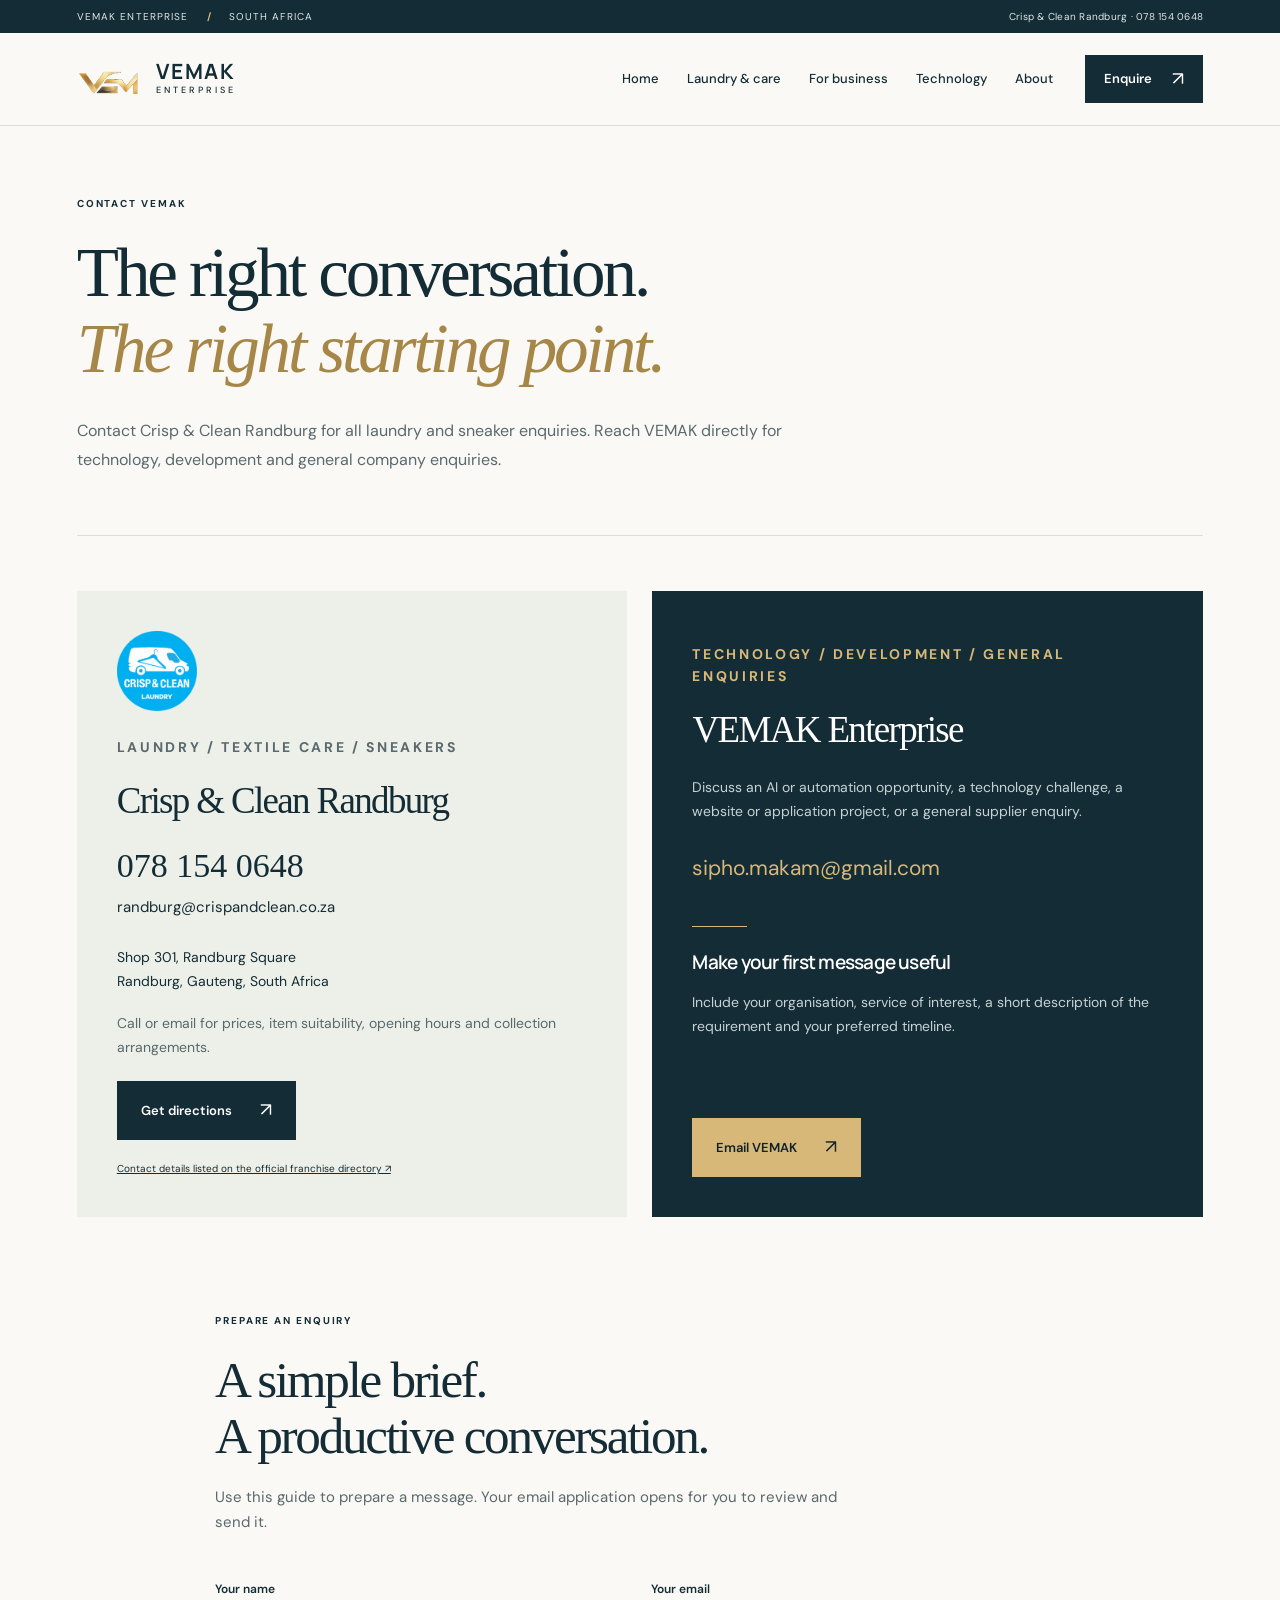
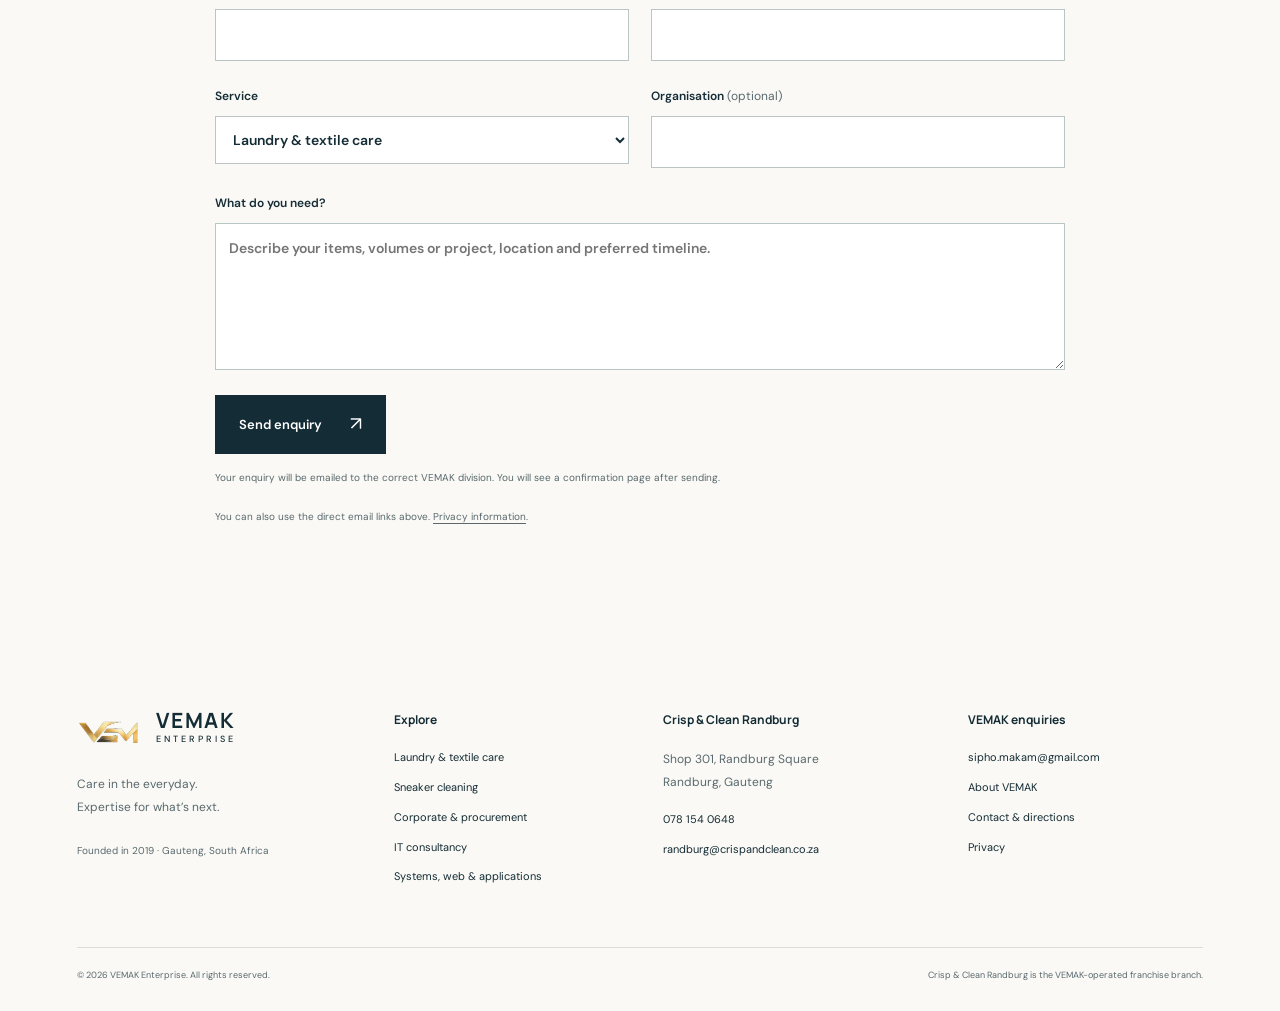
==== contact.html @ eb6e778b "Publish VEMAK Enterprise multi-division website Launch the professional VEMAK Enterprise site with s" ====
<!doctype html>
<html lang="en-ZA"><head><meta charset="utf-8"><meta name="viewport" content="width=device-width, initial-scale=1"><title>Contact & enquiries | VEMAK Enterprise</title><meta name="description" content="Crisp & Clean Randburg: 078 154 0648, randburg@crispandclean.co.za. Technology and general enquiries: sipho.makam@gmail.com."><meta name="theme-color" content="#142c35"><link rel="canonical" href="https://vemak-enterprise.github.io/contact.html"><meta property="og:title" content="Contact & enquiries | VEMAK Enterprise"><meta property="og:description" content="Crisp & Clean Randburg: 078 154 0648, randburg@crispandclean.co.za. Technology and general enquiries: sipho.makam@gmail.com."><meta property="og:type" content="website"><meta property="og:url" content="https://vemak-enterprise.github.io/contact.html"><meta property="og:image" content="https://vemak-enterprise.github.io/vemak-logo.png"><link rel="icon" href="vemak-logo.png"><link rel="stylesheet" href="site-v2.css?v=2"><script src="site.js?v=2" defer></script></head>
<body><a class="skip" href="#main">Skip to content</a><div class="topline"><div class="wrap"><span>VEMAK ENTERPRISE <b> / </b> SOUTH AFRICA</span><a href="tel:+27781540648">Crisp &amp; Clean Randburg · 078 154 0648</a></div></div>
<header class="header"><div class="wrap navigation"><a class="brand" href="index.html" aria-label="VEMAK Enterprise home"><img src="vemak-logo.png" width="68" height="38" alt=""><span>VEMAK<small>ENTERPRISE</small></span></a><button class="menu-toggle" aria-expanded="false" aria-controls="navigation">Menu <span aria-hidden="true">☰</span></button><nav id="navigation" aria-label="Main navigation"><a href="index.html" >Home</a><a href="laundry.html" >Laundry & care</a><a href="business.html" >For business</a><a href="technology.html" >Technology</a><a href="about.html" >About</a><a class="button nav-cta" href="contact.html">Enquire<span aria-hidden="true">↗</span></a></nav></div></header>
<main id="main"><section class="page-hero wrap"><p class="eyebrow">Contact VEMAK</p><h1>The right conversation.<br><em>The right starting point.</em></h1><div class="hero-bottom"><p class="lead">Contact Crisp & Clean Randburg for all laundry and sneaker enquiries. Reach VEMAK directly for technology, development and general company enquiries.</p></div></section><section class="wrap contact-grid"><article id="laundry" class="contact-card"><img src="crisp-clean-logo.png" alt="Crisp & Clean Laundry" width="80" height="80"><p class="eyebrow">Laundry / Textile care / Sneakers</p><h2>Crisp &amp; Clean Randburg</h2><a class="contact-phone" href="tel:+27781540648">078 154 0648</a><a href="mailto:randburg@crispandclean.co.za">randburg@crispandclean.co.za</a><address>Shop 301, Randburg Square<br>Randburg, Gauteng, South Africa</address><p>Call or email for prices, item suitability, opening hours and collection arrangements.</p><a class="button " href="https://www.google.com/maps/search/?api=1&query=Crisp+and+Clean+Randburg+Square">Get directions<span aria-hidden="true">↗</span></a><a class="source-link" href="https://www.crispandclean.co.za/find-a-branch/gauteng/">Contact details listed on the official franchise directory ↗</a></article><article class="contact-card technology-contact"><p class="eyebrow">Technology / Development / General enquiries</p><h2>VEMAK Enterprise</h2><p>Discuss an AI or automation opportunity, a technology challenge, a website or application project, or a general supplier enquiry.</p><a class="email-feature" href="mailto:sipho.makam@gmail.com">sipho.makam@gmail.com</a><div class="mini-rule"></div><h3>Make your first message useful</h3><p>Include your organisation, service of interest, a short description of the requirement and your preferred timeline.</p><a class="button gold" href="mailto:sipho.makam@gmail.com?subject=VEMAK%20business%20enquiry">Email VEMAK<span aria-hidden="true">↗</span></a></article></section><section class="section wrap narrow"><div class="section-heading"><p class="eyebrow">Prepare an enquiry</p><h2>A simple brief.<br>A productive conversation.</h2><p>Use this guide to prepare a message. Your email application opens for you to review and send it.</p></div><form id="enquiry-form" action="https://formsubmit.co/sipho.makam@gmail.com" method="POST"><input type="hidden" name="_subject" value="New VEMAK website enquiry"><input type="hidden" name="_template" value="table"><input type="hidden" name="_next" value="https://vemak-enterprise.github.io/thanks.html"><input class="honeypot" type="text" name="_honey" tabindex="-1" autocomplete="off"><div class="form-grid"><label>Your name<input name="name" autocomplete="name" required maxlength="120"></label><label>Your email<input type="email" name="email" autocomplete="email" required maxlength="180"></label></div><div class="form-grid"><label>Service<select name="service" id="service"><option value="laundry">Laundry & textile care</option><option value="sneakers">Sneaker cleaning</option><option value="procurement">Corporate laundry / procurement</option><option value="ai">AI solutions &amp; intelligent automation</option><option value="technology">IT consulting</option><option value="development">System, web & application development</option><option value="general">General company enquiry</option></select></label><label>Organisation <span>(optional)</span><input name="organisation" autocomplete="organization" maxlength="180"></label></div><label>What do you need?<textarea name="brief" rows="5" required maxlength="2500" placeholder="Describe your items, volumes or project, location and preferred timeline."></textarea></label><button class="button" type="submit">Send enquiry <span aria-hidden="true">↗</span></button><p class="tiny" id="form-status" role="status">Your enquiry will be emailed to the correct VEMAK division. You will see a confirmation page after sending.</p><p class="tiny">You can also use the direct email links above. <a href="privacy.html">Privacy information</a>.</p></form></section></main><footer class="footer wrap"><div class="footer-grid"><div><a class="brand" href="index.html"><img src="vemak-logo.png" width="68" height="38" alt="VEMAK logo"><span>VEMAK<small>ENTERPRISE</small></span></a><p>Care in the everyday.<br>Expertise for what’s next.</p><span class="tiny">Founded in 2019 · Gauteng, South Africa</span></div><div><h3>Explore</h3><a href="laundry.html">Laundry &amp; textile care</a><a href="sneaker-care.html">Sneaker cleaning</a><a href="business.html">Corporate &amp; procurement</a><a href="technology.html">IT consultancy</a><a href="development.html">Systems, web &amp; applications</a></div><div><h3>Crisp &amp; Clean Randburg</h3><p>Shop 301, Randburg Square<br>Randburg, Gauteng</p><a href="tel:+27781540648">078 154 0648</a><a href="mailto:randburg@crispandclean.co.za">randburg@crispandclean.co.za</a></div><div><h3>VEMAK enquiries</h3><a href="mailto:sipho.makam@gmail.com">sipho.makam@gmail.com</a><a href="about.html">About VEMAK</a><a href="contact.html">Contact &amp; directions</a><a href="privacy.html">Privacy</a></div></div><div class="footer-bottom"><span>© 2026 VEMAK Enterprise. All rights reserved.</span><span>Crisp &amp; Clean Randburg is the VEMAK-operated franchise branch.</span></div></footer></body></html>
---- site-v2.css ----
@import url('https://fonts.googleapis.com/css2?family=DM+Sans:wght@400;500;600;700&family=Manrope:wght@500;600;700&display=swap');
:root{--ink:#142c35;--deep:#0e232b;--gold:#d7b878;--paper:#faf9f5;--muted:#59696e;--line:#dbded9;--serif:Georgia,'Times New Roman',serif;--sans:'DM Sans',Arial,sans-serif}*{box-sizing:border-box}html{scroll-behavior:smooth;scroll-padding-top:105px}body{margin:0;color:var(--ink);background:var(--paper);font:16px/1.7 var(--sans);-webkit-font-smoothing:antialiased}a{color:inherit;text-decoration:none}button,input,select,textarea{font:inherit}button{cursor:pointer}img{max-width:100%;display:block}p{margin:0 0 22px}h1,h2,h3{font-weight:400;line-height:1.1;margin:0;text-wrap:balance}h1,h2{font-family:var(--serif);letter-spacing:-.045em}h1 em,h2 em{font-weight:400;color:#a78748}h3{font-family:Manrope,var(--sans);font-weight:600;letter-spacing:-.04em;font-size:24px}h2{font-size:clamp(34px,4vw,55px)}a:focus-visible,button:focus-visible,input:focus-visible,textarea:focus-visible,select:focus-visible,summary:focus-visible{outline:3px solid #1199c0;outline-offset:5px}.wrap{width:min(1320px,88%);margin-inline:auto}.narrow{max-width:850px}.skip{position:fixed;top:-100px;left:15px;background:white;padding:15px;z-index:100}.skip:focus{top:10px}.topline{background:var(--ink);color:#dfe7e8;font-size:10px;letter-spacing:.11em}.topline .wrap{display:flex;justify-content:space-between;align-items:center;min-height:33px}.topline b{margin:0 14px;color:var(--gold)}.topline a{letter-spacing:.025em}.header{position:sticky;top:0;z-index:50;background:rgba(250,249,245,.97);border-bottom:1px solid var(--line);backdrop-filter:blur(12px)}.navigation{display:flex;align-items:center;justify-content:space-between;height:92px;gap:25px}.brand{display:inline-flex;align-items:center;gap:13px;flex-shrink:0}.brand img{width:66px;height:43px;object-fit:contain}.brand>span{font:700 21px/1.05 Manrope,Arial;letter-spacing:.09em}.brand small{display:block;font:500 9px/1.8 var(--sans);letter-spacing:.34em}.navigation nav{display:flex;align-items:center;gap:28px;font-size:13px;font-weight:500}.navigation nav>a:not(.button){position:relative;white-space:nowrap}.navigation nav>a:not(.button):after{content:'';position:absolute;bottom:-9px;left:0;width:0;height:1px;background:var(--ink);transition:width .2s}.navigation nav>a:hover:after,.navigation nav>a[aria-current]:after{width:100%}.menu-toggle{display:none;border:0;background:transparent;color:var(--ink);padding:10px}.button{display:inline-flex;align-items:center;justify-content:space-between;gap:28px;background:var(--ink);color:#fff;padding:15px 23px;border:1px solid var(--ink);font-size:13px;font-weight:600;line-height:1.4;transition:background .2s;min-height:49px}.button>span,.text-link>span{font-size:19px;font-weight:400;transition:transform .2s}.button:hover>span,.text-link:hover>span{transform:translate(2px,-2px)}.button:hover{background:#244652}.button.gold{background:var(--gold);color:var(--deep);border-color:var(--gold)}.button.gold:hover{background:#e7cd97}.button.outline{border-color:#66818a;background:transparent;color:#fff}.button.outline:hover{background:#213e48}.button.nav-cta{min-height:43px;padding:10px 18px;margin-left:4px;gap:20px}.eyebrow{font-size:10px;font-weight:700;letter-spacing:.19em;line-height:1.6;text-transform:uppercase;margin-bottom:23px}.home-hero{padding:49px 0 58px}.hero-grid{display:grid;grid-template-columns:1.13fr .87fr;gap:6%;align-items:center}.hero-copy{padding:12px 0}.hero-copy h1{font-size:clamp(48px,5.4vw,80px);line-height:1.015;letter-spacing:-.05em;margin-bottom:27px}.hero-copy .eyebrow{font-size:9px;letter-spacing:.16em}.lead{color:var(--muted);font-size:16px;line-height:1.8;max-width:620px}.actions{display:flex;align-items:center;gap:26px;flex-wrap:wrap;margin:32px 0}.text-link{display:inline-flex;gap:17px;align-items:center;font-size:13px;font-weight:600;line-height:1.5;border-bottom:1px solid currentColor;padding-bottom:5px}.hero-foot{display:flex;gap:30px;margin-top:45px;padding-top:24px;border-top:1px solid var(--line)}.hero-foot>span{font-size:8px;letter-spacing:.11em;color:var(--muted)}.hero-foot strong{display:block;font-size:12px;letter-spacing:0;font-weight:500;color:var(--ink);margin-top:3px}.hero-visual{position:relative;height:590px;margin-right:15px}.hero-photo{width:100%;height:100%;object-fit:cover;object-position:45% 30%;filter:saturate(.55)}.photo-shade{position:absolute;inset:0;background:linear-gradient(0deg,rgba(10,29,35,.83),transparent 52%)}.brand-stamp{position:absolute;top:24px;left:24px;display:flex;align-items:center;gap:14px;background:rgba(255,255,255,.96);padding:12px 18px 12px 12px;color:var(--ink);font-size:11px}.brand-stamp img{width:64px;height:64px}.brand-stamp strong{display:block;font:400 27px var(--serif)}.photo-caption{position:absolute;bottom:40px;left:32px;color:#fff}.photo-caption>span{font:500 12px/1.7 Manrope,Arial;letter-spacing:.15em}.photo-caption small{display:block;margin-top:20px;font-size:9px;color:#d2d8d8}.frame-label{position:absolute;right:-28px;bottom:0;writing-mode:vertical-rl;font-size:8px;letter-spacing:.18em}.service-strip{display:flex;justify-content:space-between;gap:22px;flex-wrap:wrap;border-block:1px solid var(--line);padding-block:22px;font-size:11px;font-weight:500}.service-strip span:before{content:'✦';color:#9d7d40;margin-right:11px}.section{padding-block:96px}.section-heading{max-width:740px;margin-bottom:43px}.section-heading h2{margin-bottom:20px}.section-heading>p:last-child{max-width:630px;color:var(--muted);font-size:15px}.division-grid{display:grid;grid-template-columns:1fr 1fr;gap:24px}.division{padding:36px 40px 40px;display:flex;flex-direction:column;border:1px solid var(--line)}.division-top{display:flex;align-items:center;justify-content:space-between;gap:15px;height:68px;margin-bottom:30px}.card-number{font-size:9px;font-weight:600;letter-spacing:.15em;color:#61777c}.division h3{font:400 clamp(30px,3vw,44px)/1.08 var(--serif);letter-spacing:-.03em;margin-bottom:23px}.division p{max-width:465px;font-size:14px;color:var(--muted);line-height:1.85}.division .button{align-self:flex-start;margin-top:auto}.laundry-division{background:#f1f3ee}.tech-division{background:var(--ink);border-color:var(--ink);color:white}.tech-division p,.tech-division .card-number{color:#bdcbd0}.tech-symbol{font:400 62px/1 var(--serif);color:var(--gold)}.chips{display:flex;flex-wrap:wrap;gap:8px;margin:3px 0 32px}.chips span{font-size:10px;border:1px solid #ced7d4;padding:5px 11px;border-radius:20px}.tech-division .chips span{border-color:#4f6a73;color:#d9e1e2}.feature-band{background:var(--ink);color:#fff;padding-block:88px}.feature-grid{display:grid;grid-template-columns:1fr 1fr;gap:12%;align-items:center}.feature-band .eyebrow{color:var(--gold)}.feature-band h2{margin-bottom:27px}.feature-band p{font-size:14px;color:#c7d2d5;line-height:1.85;max-width:510px}.feature-band .button{margin-top:12px}.editorial-list>div{display:flex;gap:25px;border-bottom:1px solid #49616a;padding:24px 0}.editorial-list>div:first-child{padding-top:0}.editorial-list>div>span{font-size:10px;color:var(--gold);padding-top:4px}.editorial-list h3{font-size:19px;margin-bottom:10px}.editorial-list p{font-size:13px;margin:0}.spotlight{position:relative;overflow:hidden}.spotlight-head{display:flex;justify-content:space-between;align-items:center;gap:20px}.slider-controls{display:flex;gap:7px;align-items:center}.slider-controls button{background:transparent;border:1px solid var(--line);color:var(--ink);min-width:43px;height:43px;font-size:16px}.slider-controls button:last-child{font-size:10px;padding:0 14px}.slider-controls button:hover{border-color:var(--ink)}.slides{min-height:305px;position:relative}.slide{max-width:760px}.slide.active{animation:slide-in .55s ease}.slide-number{display:block;font-size:10px;letter-spacing:.14em;color:var(--muted);margin:10px 0 24px}.slide h2{font-size:clamp(36px,4vw,60px);margin-bottom:23px}.slide p{max-width:530px;color:var(--muted);font-size:14px;margin-bottom:20px}.branch-band{display:flex;align-items:center;gap:36px;padding:36px;background:#f0f2ed;margin-bottom:90px}.branch-band img{width:90px;height:90px}.branch-band .eyebrow{margin-bottom:8px}.branch-band h2{font-size:33px;margin-bottom:10px}.branch-band p{margin:0;font-size:13px}.branch-band .button{margin-left:auto;flex-shrink:0}.cta{padding:65px 6%;background:var(--ink);color:#fff;display:flex;align-items:center;justify-content:space-between;gap:60px}.cta>div{max-width:850px}.cta .eyebrow{color:var(--gold);margin-bottom:15px}.cta h2{font-size:clamp(32px,3vw,45px);margin-bottom:18px}.cta p{color:#c7d2d5;font-size:14px;margin:0;max-width:720px}.cta .button{flex-shrink:0}.footer{padding-top:64px}.footer-grid{display:grid;grid-template-columns:1.2fr 1fr 1.15fr 1fr;gap:35px;padding-bottom:50px}.footer-grid .brand{margin-bottom:23px}.footer-grid p{font-size:12px;line-height:1.9;color:var(--muted);margin-bottom:16px}.footer-grid h3{font-size:12px;font-weight:700;margin:6px 0 22px;letter-spacing:0}.footer-grid>div>a:not(.brand){display:block;font-size:11px;line-height:1.8;margin-bottom:10px;overflow-wrap:anywhere}.footer-grid>div>a:hover{text-decoration:underline}.tiny{font-size:10px;color:var(--muted)}.footer-bottom{display:flex;justify-content:space-between;gap:25px;border-top:1px solid var(--line);padding:20px 0 28px;font-size:9px;color:var(--muted)}.page-hero{padding-block:70px 60px;border-bottom:1px solid var(--line)}.page-hero h1{font-size:clamp(44px,5.4vw,76px);max-width:1100px}.hero-bottom{display:flex;justify-content:space-between;align-items:center;gap:55px;margin-top:30px}.hero-bottom p{margin:0;max-width:770px}.hero-bottom .button{flex-shrink:0}.brand-note{display:flex;align-items:center;gap:23px;padding-block:30px;border-bottom:1px solid var(--line)}.brand-note img{width:65px;height:65px}.brand-note p{margin:0;font-size:13px;color:var(--muted)}.brand-note strong{font-weight:600;color:var(--ink)}.brand-note>a{margin-left:auto;font-size:11px}.card-grid{display:grid;grid-template-columns:repeat(3,1fr);gap:1px;background:var(--line);border:1px solid var(--line)}.service-card{padding:35px;background:var(--paper);display:flex;flex-direction:column;min-height:240px}.service-card .card-number{margin-bottom:30px}.service-card h3{font-size:23px;margin-bottom:20px}.service-card p{font-size:14px;line-height:1.8;color:var(--muted)}.service-card>a{align-self:flex-start;margin-top:auto}.photo-inset{max-width:370px;justify-self:center}.photo-inset img{width:100%;height:350px;object-fit:cover;filter:saturate(.6)}.photo-inset small{font-size:9px;color:#c7d2d5;display:block;margin-top:12px}.faq{border-top:1px solid var(--line)}details{border-bottom:1px solid var(--line);padding:23px 0}summary{display:flex;align-items:center;justify-content:space-between;gap:20px;font-size:16px;font-weight:500;cursor:pointer;list-style:none}summary::-webkit-details-marker{display:none}summary>span{font-size:24px;color:#886b35}details[open] summary>span{transform:rotate(45deg)}details p{margin:20px 35px 0 0;color:var(--muted);font-size:14px}.two-col{display:grid;grid-template-columns:1fr 1fr;gap:10%}.two-col h2{margin-bottom:28px}.two-col p{font-size:15px;line-height:1.85}.two-col .large-copy{font:400 28px/1.4 var(--serif);color:var(--ink)}.muted{color:var(--muted)}.process{border-top:1px solid var(--line)}.process article{padding:26px 0 26px 55px;border-bottom:1px solid var(--line);position:relative}.process article>span{position:absolute;left:0;top:30px;font-size:10px;color:#92763e}.process h3{font-size:23px;margin-bottom:13px}.process p{margin:0;color:var(--muted);font-size:14px}.callout{background:#edf0e9;padding:42px;display:flex;align-items:center;justify-content:space-between;gap:35px;margin-bottom:80px}.callout h2{font-size:34px;margin-bottom:15px}.callout p{font-size:14px;margin:0}.callout .button{flex-shrink:0}.tech-map{display:flex;flex-direction:column;align-items:center;padding:20px;border:1px solid #4a656f;background:linear-gradient(130deg,#28434c,#112d36)}.tech-map>div{font-size:10px;letter-spacing:.13em;padding:19px 15px;border:1px solid #68848b;width:100%;text-align:center}.tech-map>span{color:var(--gold);padding:7px}.tool-groups>div{border-bottom:1px solid var(--line);padding:22px 0}.tool-groups>div:first-child{padding-top:0}.tool-groups h3{font-size:18px;margin-bottom:12px}.tool-groups p{font-size:13px;color:var(--muted);margin:0}.large-logo{display:flex;align-items:center;flex-direction:column;padding:30px}.large-logo p{font-size:9px;letter-spacing:.12em;margin:22px 0 0;text-align:center}.contact-grid{display:grid;grid-template-columns:1fr 1fr;gap:25px;padding-top:55px}.contact-card{padding:40px;background:#edf0e9;display:flex;align-items:flex-start;flex-direction:column;scroll-margin-top:110px}.contact-card>img{margin-bottom:25px}.contact-card h2{font-size:37px;margin-bottom:25px}.contact-card p{font-size:14px;color:var(--muted)}.contact-card>a:not(.button){font-size:15px;overflow-wrap:anywhere;max-width:100%}.contact-card>a.contact-phone{font:400 34px var(--serif);margin-bottom:10px}.contact-card address{font-style:normal;font-size:14px;margin:26px 0 18px}.contact-card .source-link{font-size:10px!important;margin-top:20px;text-decoration:underline}.technology-contact{background:var(--ink);color:#fff}.technology-contact .eyebrow{color:var(--gold);margin-top:12px}.technology-contact p{color:#c7d2d5}.technology-contact h3{font-size:19px;margin-bottom:18px}.technology-contact .email-feature{color:var(--gold);font-size:21px!important;margin:5px 0 15px}.technology-contact .button{margin-top:auto}.mini-rule{width:55px;border-top:1px solid var(--gold);margin:25px 0}.form-grid{display:grid;grid-template-columns:1fr 1fr;gap:22px}label{display:block;font-size:12px;font-weight:600;margin-bottom:25px}label>span{font-weight:400;color:var(--muted)}input,select,textarea{display:block;width:100%;border:1px solid #b9c5c4;background:#fff;color:var(--ink);padding:13px;margin-top:10px;border-radius:0;font-size:14px}textarea{resize:vertical}form .tiny{margin-top:15px}form a,.prose a{border-bottom:1px solid currentColor}.prose h2{font-size:32px;margin:0 0 22px}.prose p{margin-bottom:38px;color:var(--muted)}.js .reveal{transition:opacity .65s ease,transform .65s ease}.js .reveal.pending{opacity:0;transform:translateY(18px)}@keyframes slide-in{from{opacity:.25;transform:translateX(12px)}to{opacity:1;transform:none}}
.technology-site{--ink:#112e3b;--gold:#b8dce5}.technology-site h1 em,.technology-site h2 em{color:#346e82}.technology-site .page-hero{position:relative}.technology-site .page-hero:after{content:'';position:absolute;right:0;top:55px;width:140px;height:100px;border-top:1px solid #b3cbd1;border-right:1px solid #b3cbd1;pointer-events:none}.technology-site .footer-grid{grid-template-columns:1.3fr 1fr 1fr}.technology-site .feature-band .eyebrow{color:#b8dce5}
@media(max-width:1080px){.navigation nav{gap:17px}.wrap{width:90%}.hero-visual{height:540px}.hero-copy h1{font-size:58px}.hero-copy .lead{font-size:14px}.hero-foot{gap:19px;margin-top:25px}.actions{gap:18px}.actions .button{padding-inline:15px;font-size:12px}.actions .text-link{font-size:12px}.division{padding:30px}.footer-grid{grid-template-columns:1fr 1fr;gap:40px}.card-grid{grid-template-columns:repeat(2,1fr)}.hero-bottom{align-items:flex-start}.branch-band{flex-wrap:wrap}.branch-band .button{margin-left:126px}.cta{gap:30px}.cta h2{font-size:38px}}
@media(max-width:800px){.topline .wrap{justify-content:center}.topline .wrap>span{display:none}.navigation{height:77px}.menu-toggle{display:block}.navigation nav{display:none;position:absolute;top:77px;left:0;right:0;background:var(--paper);padding:25px 5%;box-shadow:0 10px 15px #142c351a;border-bottom:1px solid var(--line);flex-direction:column;align-items:stretch;gap:0}.navigation nav.open{display:flex}.navigation nav>a{padding:13px 0}.navigation nav>a:not(.button):after{bottom:8px;max-width:35px}.navigation nav .button{margin:15px 0 0;align-self:flex-start;padding-inline:20px}.hero-grid{grid-template-columns:1fr;gap:33px}.home-hero{padding-top:28px}.hero-copy h1{font-size:clamp(49px,8.5vw,70px)}.hero-copy .eyebrow{font-size:8px}.hero-copy .lead{font-size:15px}.hero-foot{margin-top:32px;gap:30px}.hero-visual{height:470px;margin-right:16px}.hero-photo{object-position:center 30%}.hero-copy h1 em br{display:none}.service-strip{justify-content:flex-start;font-size:10px;gap:14px 23px}.section{padding-block:65px}.feature-grid,.two-col{grid-template-columns:1fr;gap:45px}.division-grid{grid-template-columns:1fr}.feature-band{padding-block:60px}.division{padding:32px}.division h3{font-size:40px}.division-top{margin-bottom:18px}.feature-band h2{font-size:43px}.slides{min-height:350px}.spotlight .slide h2{font-size:43px}.branch-band{padding:30px;gap:24px;margin-bottom:65px}.branch-band h2{font-size:31px}.branch-band img{width:72px;height:72px}.branch-band .button{margin-left:0}.cta{padding:50px 5%;flex-direction:column;align-items:flex-start;gap:28px}.cta h2{font-size:37px}.page-hero{padding-block:45px}.page-hero h1{font-size:clamp(43px,7vw,60px)}.hero-bottom{flex-direction:column;gap:25px}.brand-note{flex-wrap:wrap}.brand-note>a{margin-left:0}.contact-grid{grid-template-columns:1fr}.callout{flex-direction:column;align-items:flex-start;padding:30px}.photo-inset{justify-self:start}.tech-map{max-width:500px;width:100%}.footer-bottom{flex-direction:column;gap:10px}.footer-grid{column-gap:25px}.contact-card{padding:30px}.contact-card h2{font-size:33px}.large-logo{padding:0}.technology-site .page-hero:after{display:none}.technology-site .footer-grid{grid-template-columns:1fr 1fr}}
@media(max-width:480px){.hero-copy h1{font-size:49px}.hero-visual{height:410px}.hero-foot{gap:22px}.hero-foot strong{font-size:11px}.brand-stamp{top:18px;left:18px;padding:9px 15px 9px 9px}.brand-stamp img{width:55px;height:55px}.brand-stamp strong{font-size:25px}.photo-caption{bottom:26px;left:22px}.card-grid{grid-template-columns:1fr}.service-card{min-height:initial;padding:30px}.form-grid{grid-template-columns:1fr;gap:0}.footer-grid,.technology-site .footer-grid{grid-template-columns:1fr;gap:25px}.footer-grid>div>a:not(.brand){font-size:12px}.branch-band{flex-direction:column;align-items:flex-start}.slider-controls{gap:5px}.slider-controls button{min-width:38px;height:38px}.spotlight .slide h2{font-size:37px}.slides{min-height:335px}.page-hero h1{font-size:44px}.contact-card>a.contact-phone{font-size:31px}.technology-contact .email-feature{font-size:18px!important}}
.honeypot{position:absolute!important;left:-10000px!important;width:1px!important;height:1px!important;overflow:hidden!important}.lead strong{color:var(--ink);font-weight:600}@media(prefers-reduced-motion:reduce){html{scroll-behavior:auto}*,*:before,*:after{animation:none!important;transition:none!important}.js .reveal.pending{opacity:1;transform:none}}
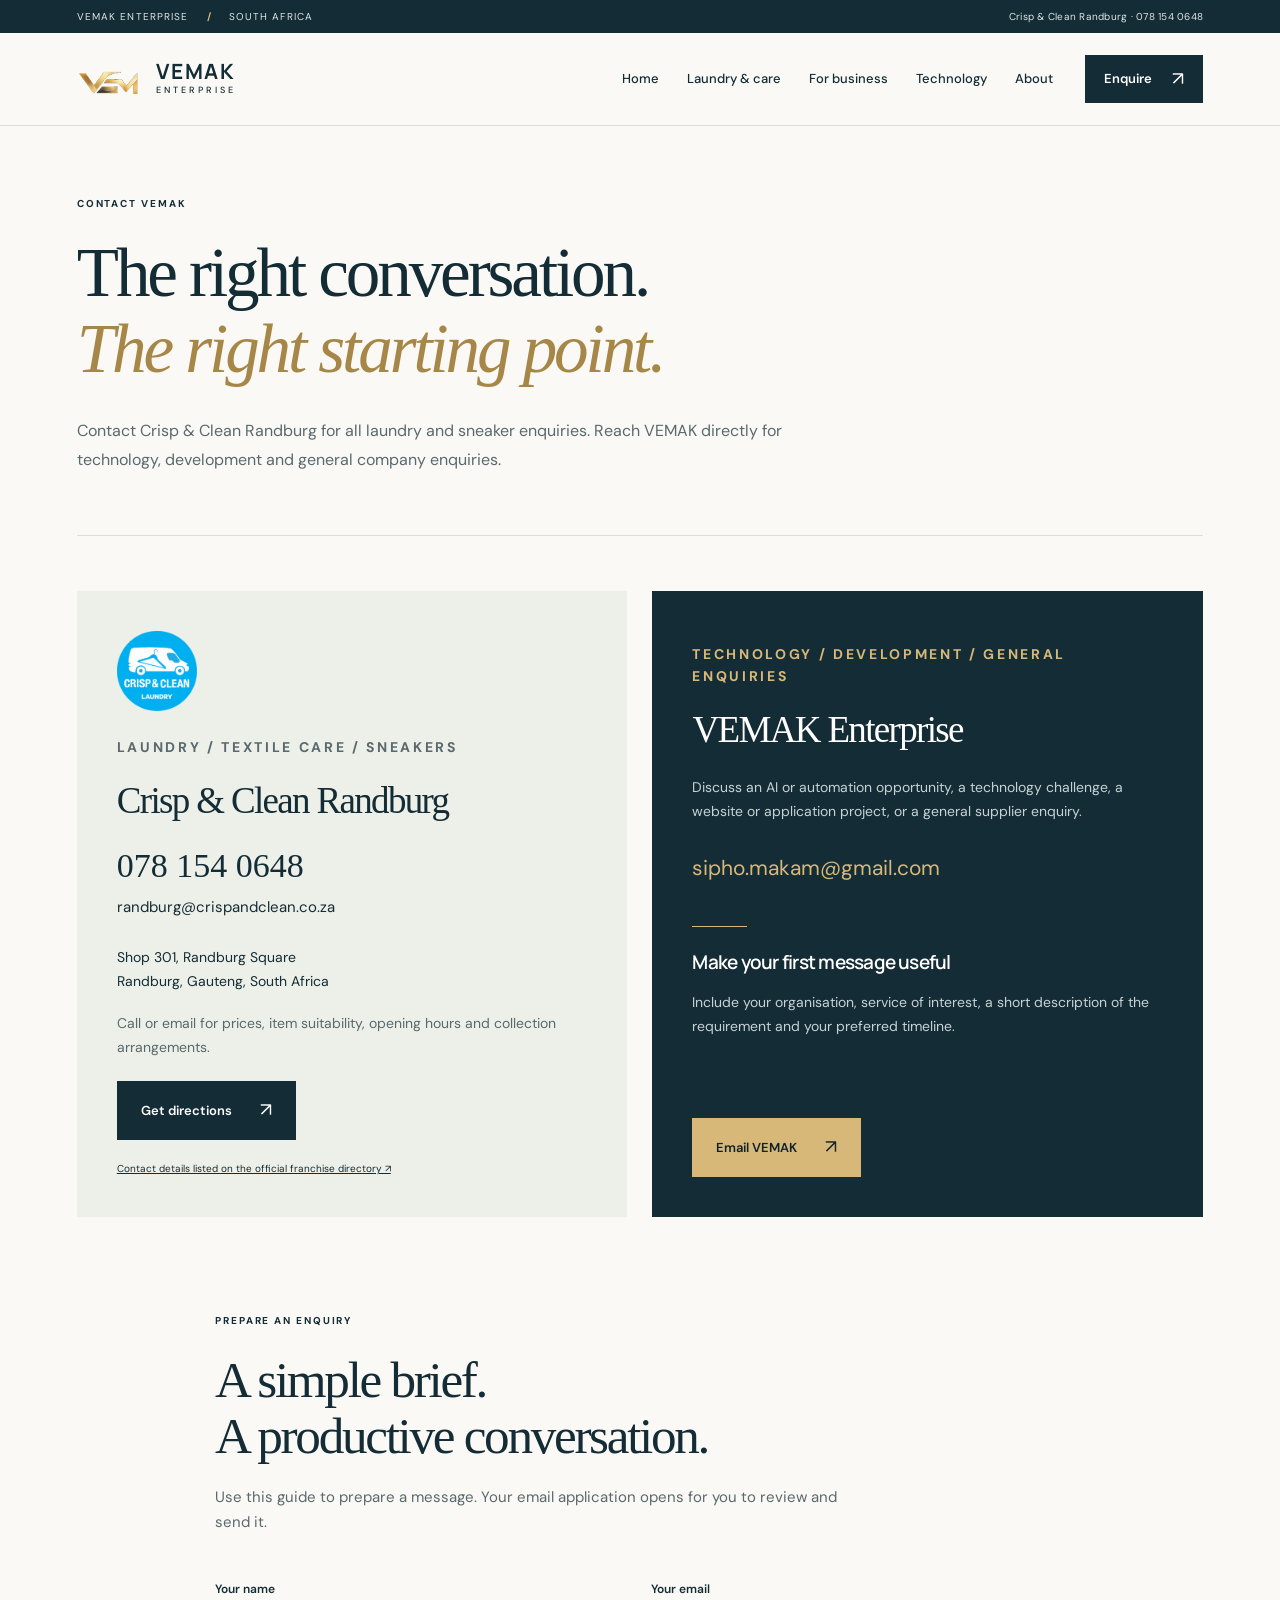
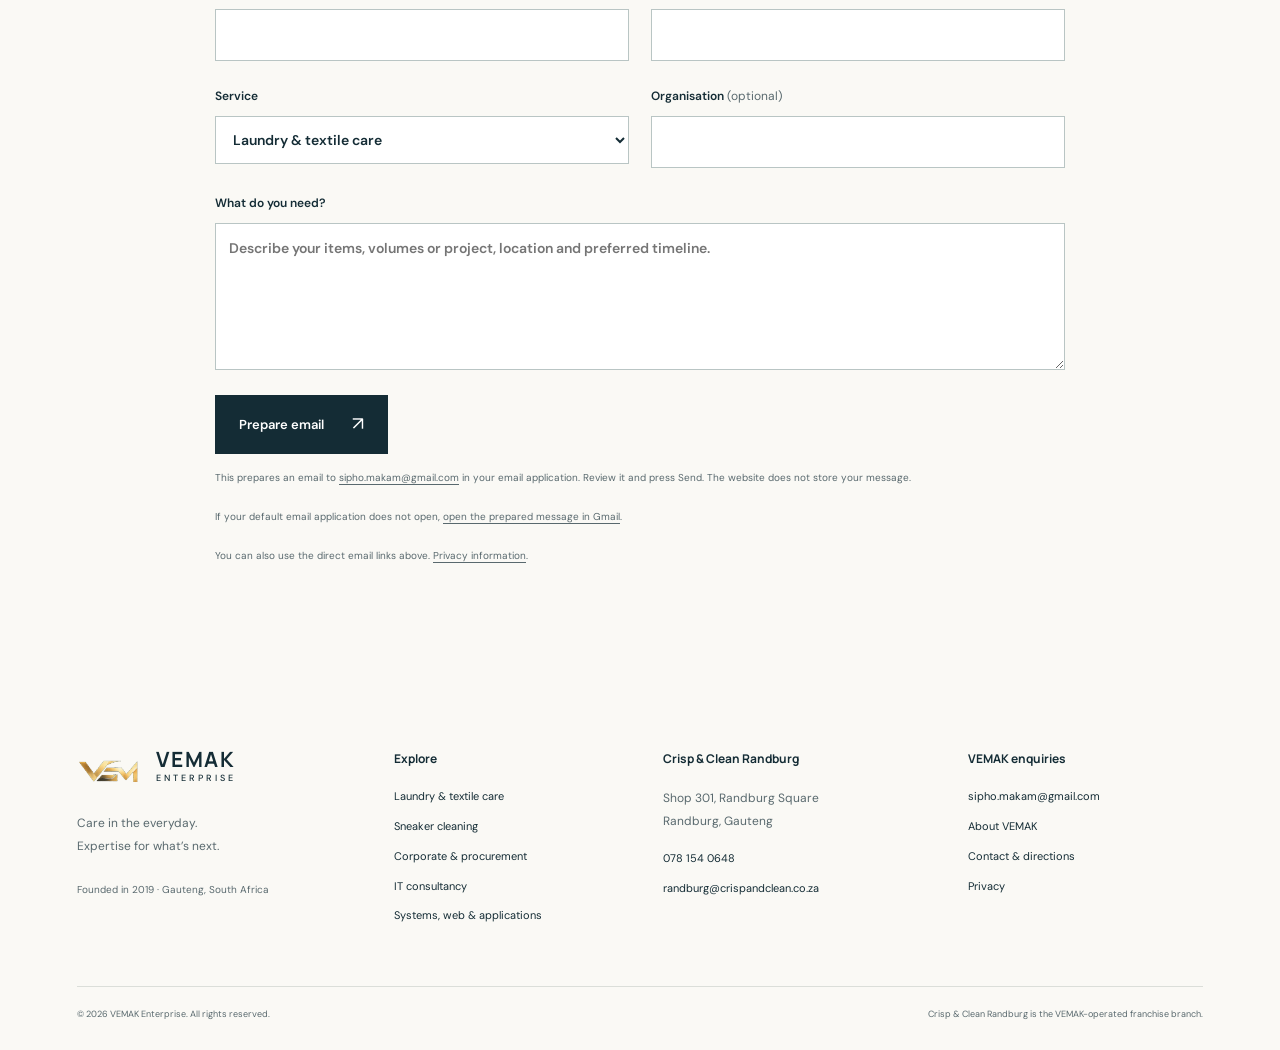
==== commit f5607bb0: "Replace FormSubmit with direct email enquiry flow Route laundry, sneaker, procurement and technology" ====
--- a/contact.html
+++ b/contact.html
@@ -2,4 +2,4 @@
 <html lang="en-ZA"><head><meta charset="utf-8"><meta name="viewport" content="width=device-width, initial-scale=1"><title>Contact & enquiries | VEMAK Enterprise</title><meta name="description" content="Crisp & Clean Randburg: 078 154 0648, randburg@crispandclean.co.za. Technology and general enquiries: sipho.makam@gmail.com."><meta name="theme-color" content="#142c35"><link rel="canonical" href="https://vemak-enterprise.github.io/contact.html"><meta property="og:title" content="Contact & enquiries | VEMAK Enterprise"><meta property="og:description" content="Crisp & Clean Randburg: 078 154 0648, randburg@crispandclean.co.za. Technology and general enquiries: sipho.makam@gmail.com."><meta property="og:type" content="website"><meta property="og:url" content="https://vemak-enterprise.github.io/contact.html"><meta property="og:image" content="https://vemak-enterprise.github.io/vemak-logo.png"><link rel="icon" href="vemak-logo.png"><link rel="stylesheet" href="site-v2.css?v=2"><script src="site.js?v=2" defer></script></head>
 <body><a class="skip" href="#main">Skip to content</a><div class="topline"><div class="wrap"><span>VEMAK ENTERPRISE <b> / </b> SOUTH AFRICA</span><a href="tel:+27781540648">Crisp &amp; Clean Randburg · 078 154 0648</a></div></div>
 <header class="header"><div class="wrap navigation"><a class="brand" href="index.html" aria-label="VEMAK Enterprise home"><img src="vemak-logo.png" width="68" height="38" alt=""><span>VEMAK<small>ENTERPRISE</small></span></a><button class="menu-toggle" aria-expanded="false" aria-controls="navigation">Menu <span aria-hidden="true">☰</span></button><nav id="navigation" aria-label="Main navigation"><a href="index.html" >Home</a><a href="laundry.html" >Laundry & care</a><a href="business.html" >For business</a><a href="technology.html" >Technology</a><a href="about.html" >About</a><a class="button nav-cta" href="contact.html">Enquire<span aria-hidden="true">↗</span></a></nav></div></header>
-<main id="main"><section class="page-hero wrap"><p class="eyebrow">Contact VEMAK</p><h1>The right conversation.<br><em>The right starting point.</em></h1><div class="hero-bottom"><p class="lead">Contact Crisp & Clean Randburg for all laundry and sneaker enquiries. Reach VEMAK directly for technology, development and general company enquiries.</p></div></section><section class="wrap contact-grid"><article id="laundry" class="contact-card"><img src="crisp-clean-logo.png" alt="Crisp & Clean Laundry" width="80" height="80"><p class="eyebrow">Laundry / Textile care / Sneakers</p><h2>Crisp &amp; Clean Randburg</h2><a class="contact-phone" href="tel:+27781540648">078 154 0648</a><a href="mailto:randburg@crispandclean.co.za">randburg@crispandclean.co.za</a><address>Shop 301, Randburg Square<br>Randburg, Gauteng, South Africa</address><p>Call or email for prices, item suitability, opening hours and collection arrangements.</p><a class="button " href="https://www.google.com/maps/search/?api=1&query=Crisp+and+Clean+Randburg+Square">Get directions<span aria-hidden="true">↗</span></a><a class="source-link" href="https://www.crispandclean.co.za/find-a-branch/gauteng/">Contact details listed on the official franchise directory ↗</a></article><article class="contact-card technology-contact"><p class="eyebrow">Technology / Development / General enquiries</p><h2>VEMAK Enterprise</h2><p>Discuss an AI or automation opportunity, a technology challenge, a website or application project, or a general supplier enquiry.</p><a class="email-feature" href="mailto:sipho.makam@gmail.com">sipho.makam@gmail.com</a><div class="mini-rule"></div><h3>Make your first message useful</h3><p>Include your organisation, service of interest, a short description of the requirement and your preferred timeline.</p><a class="button gold" href="mailto:sipho.makam@gmail.com?subject=VEMAK%20business%20enquiry">Email VEMAK<span aria-hidden="true">↗</span></a></article></section><section class="section wrap narrow"><div class="section-heading"><p class="eyebrow">Prepare an enquiry</p><h2>A simple brief.<br>A productive conversation.</h2><p>Use this guide to prepare a message. Your email application opens for you to review and send it.</p></div><form id="enquiry-form" action="https://formsubmit.co/sipho.makam@gmail.com" method="POST"><input type="hidden" name="_subject" value="New VEMAK website enquiry"><input type="hidden" name="_template" value="table"><input type="hidden" name="_next" value="https://vemak-enterprise.github.io/thanks.html"><input class="honeypot" type="text" name="_honey" tabindex="-1" autocomplete="off"><div class="form-grid"><label>Your name<input name="name" autocomplete="name" required maxlength="120"></label><label>Your email<input type="email" name="email" autocomplete="email" required maxlength="180"></label></div><div class="form-grid"><label>Service<select name="service" id="service"><option value="laundry">Laundry & textile care</option><option value="sneakers">Sneaker cleaning</option><option value="procurement">Corporate laundry / procurement</option><option value="ai">AI solutions &amp; intelligent automation</option><option value="technology">IT consulting</option><option value="development">System, web & application development</option><option value="general">General company enquiry</option></select></label><label>Organisation <span>(optional)</span><input name="organisation" autocomplete="organization" maxlength="180"></label></div><label>What do you need?<textarea name="brief" rows="5" required maxlength="2500" placeholder="Describe your items, volumes or project, location and preferred timeline."></textarea></label><button class="button" type="submit">Send enquiry <span aria-hidden="true">↗</span></button><p class="tiny" id="form-status" role="status">Your enquiry will be emailed to the correct VEMAK division. You will see a confirmation page after sending.</p><p class="tiny">You can also use the direct email links above. <a href="privacy.html">Privacy information</a>.</p></form></section></main><footer class="footer wrap"><div class="footer-grid"><div><a class="brand" href="index.html"><img src="vemak-logo.png" width="68" height="38" alt="VEMAK logo"><span>VEMAK<small>ENTERPRISE</small></span></a><p>Care in the everyday.<br>Expertise for what’s next.</p><span class="tiny">Founded in 2019 · Gauteng, South Africa</span></div><div><h3>Explore</h3><a href="laundry.html">Laundry &amp; textile care</a><a href="sneaker-care.html">Sneaker cleaning</a><a href="business.html">Corporate &amp; procurement</a><a href="technology.html">IT consultancy</a><a href="development.html">Systems, web &amp; applications</a></div><div><h3>Crisp &amp; Clean Randburg</h3><p>Shop 301, Randburg Square<br>Randburg, Gauteng</p><a href="tel:+27781540648">078 154 0648</a><a href="mailto:randburg@crispandclean.co.za">randburg@crispandclean.co.za</a></div><div><h3>VEMAK enquiries</h3><a href="mailto:sipho.makam@gmail.com">sipho.makam@gmail.com</a><a href="about.html">About VEMAK</a><a href="contact.html">Contact &amp; directions</a><a href="privacy.html">Privacy</a></div></div><div class="footer-bottom"><span>© 2026 VEMAK Enterprise. All rights reserved.</span><span>Crisp &amp; Clean Randburg is the VEMAK-operated franchise branch.</span></div></footer></body></html>+<main id="main"><section class="page-hero wrap"><p class="eyebrow">Contact VEMAK</p><h1>The right conversation.<br><em>The right starting point.</em></h1><div class="hero-bottom"><p class="lead">Contact Crisp & Clean Randburg for all laundry and sneaker enquiries. Reach VEMAK directly for technology, development and general company enquiries.</p></div></section><section class="wrap contact-grid"><article id="laundry" class="contact-card"><img src="crisp-clean-logo.png" alt="Crisp & Clean Laundry" width="80" height="80"><p class="eyebrow">Laundry / Textile care / Sneakers</p><h2>Crisp &amp; Clean Randburg</h2><a class="contact-phone" href="tel:+27781540648">078 154 0648</a><a href="mailto:randburg@crispandclean.co.za">randburg@crispandclean.co.za</a><address>Shop 301, Randburg Square<br>Randburg, Gauteng, South Africa</address><p>Call or email for prices, item suitability, opening hours and collection arrangements.</p><a class="button " href="https://www.google.com/maps/search/?api=1&query=Crisp+and+Clean+Randburg+Square">Get directions<span aria-hidden="true">↗</span></a><a class="source-link" href="https://www.crispandclean.co.za/find-a-branch/gauteng/">Contact details listed on the official franchise directory ↗</a></article><article class="contact-card technology-contact"><p class="eyebrow">Technology / Development / General enquiries</p><h2>VEMAK Enterprise</h2><p>Discuss an AI or automation opportunity, a technology challenge, a website or application project, or a general supplier enquiry.</p><a class="email-feature" href="mailto:sipho.makam@gmail.com">sipho.makam@gmail.com</a><div class="mini-rule"></div><h3>Make your first message useful</h3><p>Include your organisation, service of interest, a short description of the requirement and your preferred timeline.</p><a class="button gold" href="mailto:sipho.makam@gmail.com?subject=VEMAK%20business%20enquiry">Email VEMAK<span aria-hidden="true">↗</span></a></article></section><section class="section wrap narrow"><div class="section-heading"><p class="eyebrow">Prepare an enquiry</p><h2>A simple brief.<br>A productive conversation.</h2><p>Use this guide to prepare a message. Your email application opens for you to review and send it.</p></div><form id="enquiry-form" action="mailto:sipho.makam@gmail.com" method="GET" data-recipient="sipho.makam@gmail.com"><div class="form-grid"><label>Your name<input name="name" autocomplete="name" required maxlength="120"></label><label>Your email<input type="email" name="email" autocomplete="email" required maxlength="180"></label></div><div class="form-grid"><label>Service<select name="service" id="service"><option value="laundry">Laundry & textile care</option><option value="sneakers">Sneaker cleaning</option><option value="procurement">Corporate laundry / procurement</option><option value="ai">AI solutions &amp; intelligent automation</option><option value="technology">IT consulting</option><option value="development">System, web & application development</option><option value="general">General company enquiry</option></select></label><label>Organisation <span>(optional)</span><input name="organisation" autocomplete="organization" maxlength="180"></label></div><label>What do you need?<textarea name="brief" rows="5" required maxlength="2500" placeholder="Describe your items, volumes or project, location and preferred timeline."></textarea></label><button class="button" type="submit">Prepare email <span aria-hidden="true">↗</span></button><p class="tiny" id="form-status" role="status">This prepares an email to <a href="mailto:sipho.makam@gmail.com">sipho.makam@gmail.com</a> in your email application. Review it and press Send. The website does not store your message.</p><p class="tiny">If your default email application does not open, <a id="gmail-compose" href="https://mail.google.com/mail/?view=cm&amp;fs=1&amp;to=sipho.makam@gmail.com" target="_blank" rel="noopener">open the prepared message in Gmail</a>.</p><p class="tiny">You can also use the direct email links above. <a href="privacy.html">Privacy information</a>.</p></form></section></main><footer class="footer wrap"><div class="footer-grid"><div><a class="brand" href="index.html"><img src="vemak-logo.png" width="68" height="38" alt="VEMAK logo"><span>VEMAK<small>ENTERPRISE</small></span></a><p>Care in the everyday.<br>Expertise for what’s next.</p><span class="tiny">Founded in 2019 · Gauteng, South Africa</span></div><div><h3>Explore</h3><a href="laundry.html">Laundry &amp; textile care</a><a href="sneaker-care.html">Sneaker cleaning</a><a href="business.html">Corporate &amp; procurement</a><a href="technology.html">IT consultancy</a><a href="development.html">Systems, web &amp; applications</a></div><div><h3>Crisp &amp; Clean Randburg</h3><p>Shop 301, Randburg Square<br>Randburg, Gauteng</p><a href="tel:+27781540648">078 154 0648</a><a href="mailto:randburg@crispandclean.co.za">randburg@crispandclean.co.za</a></div><div><h3>VEMAK enquiries</h3><a href="mailto:sipho.makam@gmail.com">sipho.makam@gmail.com</a><a href="about.html">About VEMAK</a><a href="contact.html">Contact &amp; directions</a><a href="privacy.html">Privacy</a></div></div><div class="footer-bottom"><span>© 2026 VEMAK Enterprise. All rights reserved.</span><span>Crisp &amp; Clean Randburg is the VEMAK-operated franchise branch.</span></div></footer></body></html>
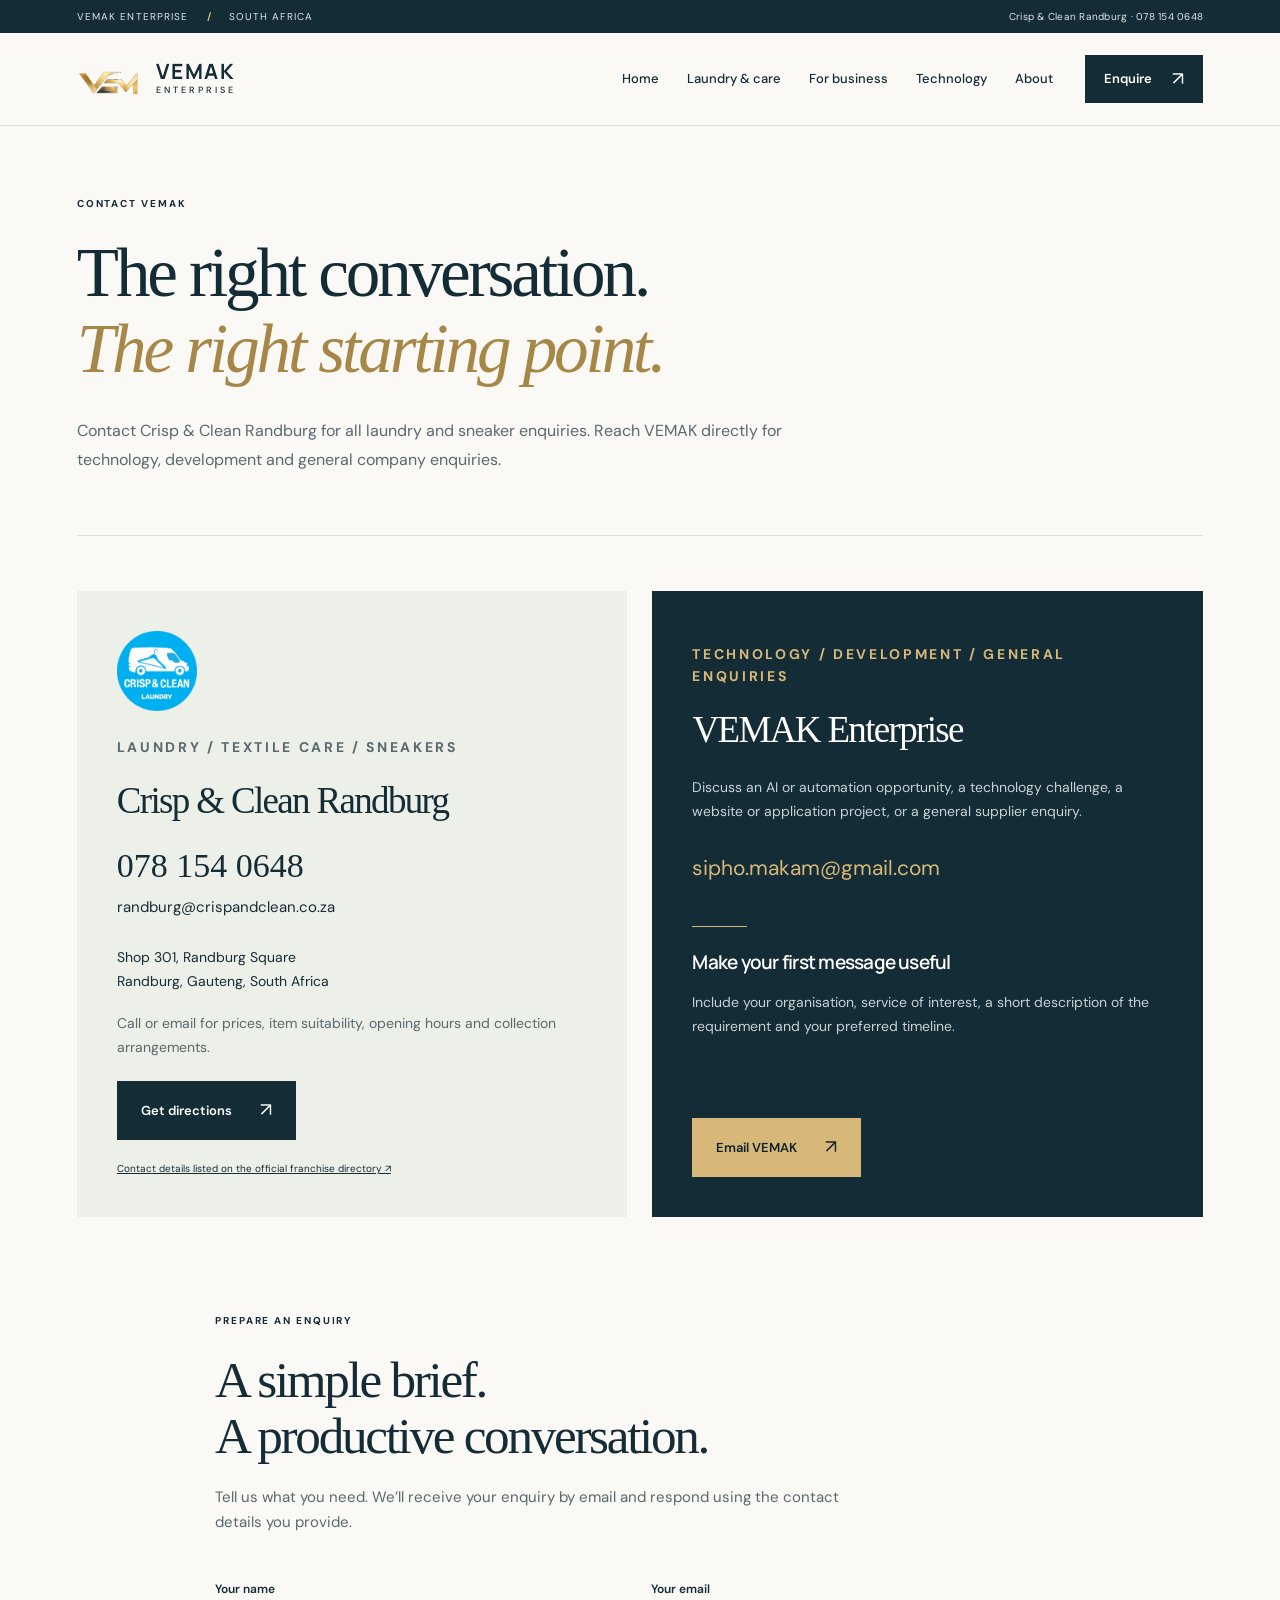
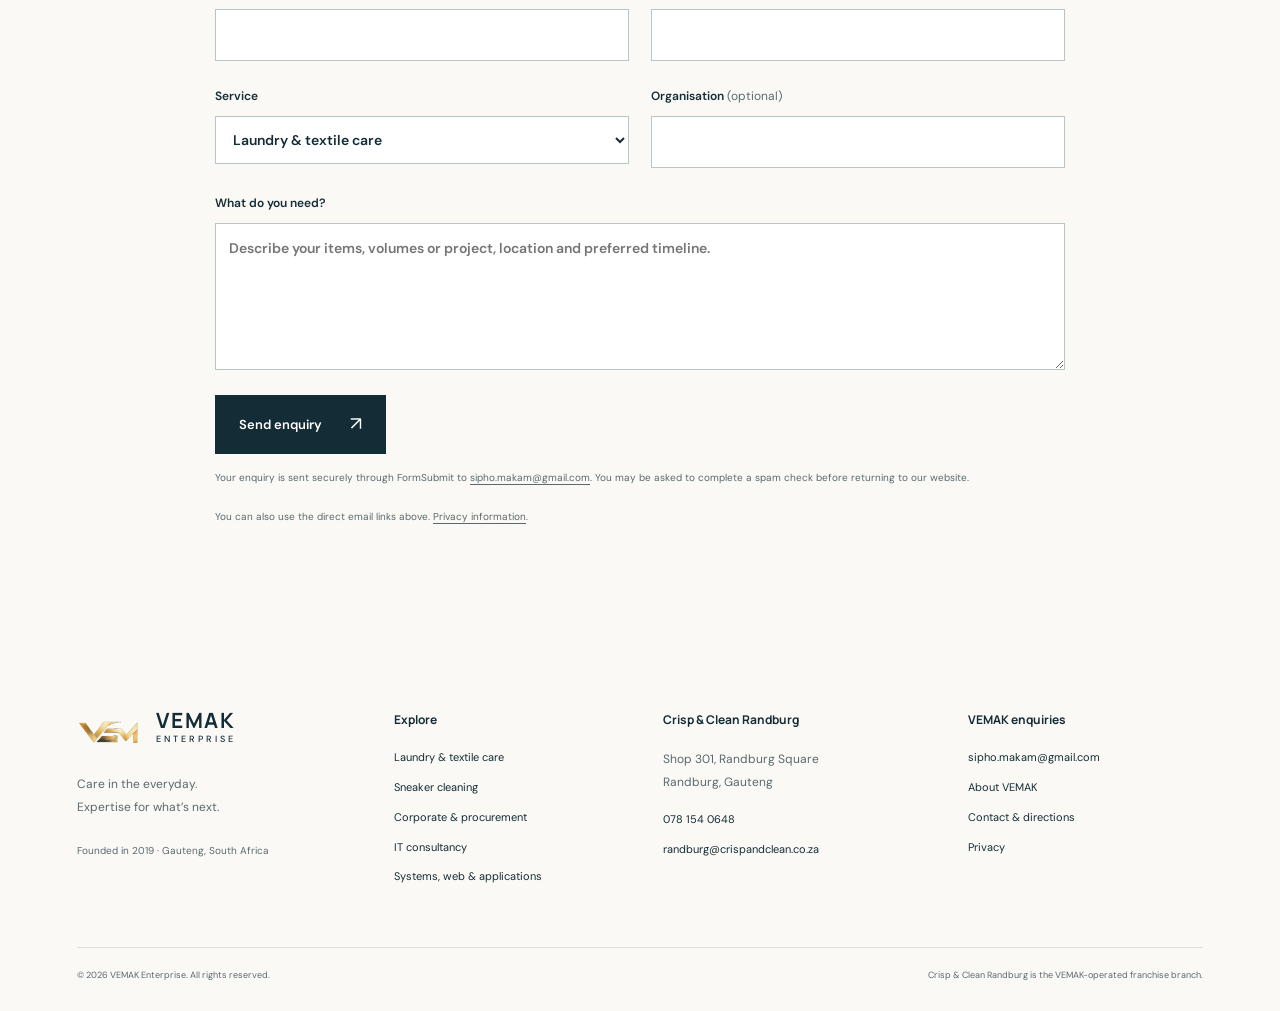
==== commit f02f542e: "Restore secure FormSubmit for all enquiries Route every service to sipho.makam@gmail.com using HTTPS" ====
--- a/contact.html
+++ b/contact.html
@@ -1,5 +1,5 @@
 <!doctype html>
-<html lang="en-ZA"><head><meta charset="utf-8"><meta name="viewport" content="width=device-width, initial-scale=1"><title>Contact & enquiries | VEMAK Enterprise</title><meta name="description" content="Crisp & Clean Randburg: 078 154 0648, randburg@crispandclean.co.za. Technology and general enquiries: sipho.makam@gmail.com."><meta name="theme-color" content="#142c35"><link rel="canonical" href="https://vemak-enterprise.github.io/contact.html"><meta property="og:title" content="Contact & enquiries | VEMAK Enterprise"><meta property="og:description" content="Crisp & Clean Randburg: 078 154 0648, randburg@crispandclean.co.za. Technology and general enquiries: sipho.makam@gmail.com."><meta property="og:type" content="website"><meta property="og:url" content="https://vemak-enterprise.github.io/contact.html"><meta property="og:image" content="https://vemak-enterprise.github.io/vemak-logo.png"><link rel="icon" href="vemak-logo.png"><link rel="stylesheet" href="site-v2.css?v=2"><script src="site.js?v=2" defer></script></head>
+<html lang="en-ZA"><head><meta charset="utf-8"><meta name="viewport" content="width=device-width, initial-scale=1"><title>Contact & enquiries | VEMAK Enterprise</title><meta name="description" content="Crisp & Clean Randburg: 078 154 0648, randburg@crispandclean.co.za. Technology and general enquiries: sipho.makam@gmail.com."><meta name="theme-color" content="#142c35"><link rel="canonical" href="https://vemak-enterprise.github.io/contact.html"><meta property="og:title" content="Contact & enquiries | VEMAK Enterprise"><meta property="og:description" content="Crisp & Clean Randburg: 078 154 0648, randburg@crispandclean.co.za. Technology and general enquiries: sipho.makam@gmail.com."><meta property="og:type" content="website"><meta property="og:url" content="https://vemak-enterprise.github.io/contact.html"><meta property="og:image" content="https://vemak-enterprise.github.io/vemak-logo.png"><link rel="icon" href="vemak-logo.png"><link rel="stylesheet" href="site-v2.css?v=2"><script src="site.js?v=20260914-formsubmit" defer></script></head>
 <body><a class="skip" href="#main">Skip to content</a><div class="topline"><div class="wrap"><span>VEMAK ENTERPRISE <b> / </b> SOUTH AFRICA</span><a href="tel:+27781540648">Crisp &amp; Clean Randburg · 078 154 0648</a></div></div>
 <header class="header"><div class="wrap navigation"><a class="brand" href="index.html" aria-label="VEMAK Enterprise home"><img src="vemak-logo.png" width="68" height="38" alt=""><span>VEMAK<small>ENTERPRISE</small></span></a><button class="menu-toggle" aria-expanded="false" aria-controls="navigation">Menu <span aria-hidden="true">☰</span></button><nav id="navigation" aria-label="Main navigation"><a href="index.html" >Home</a><a href="laundry.html" >Laundry & care</a><a href="business.html" >For business</a><a href="technology.html" >Technology</a><a href="about.html" >About</a><a class="button nav-cta" href="contact.html">Enquire<span aria-hidden="true">↗</span></a></nav></div></header>
-<main id="main"><section class="page-hero wrap"><p class="eyebrow">Contact VEMAK</p><h1>The right conversation.<br><em>The right starting point.</em></h1><div class="hero-bottom"><p class="lead">Contact Crisp & Clean Randburg for all laundry and sneaker enquiries. Reach VEMAK directly for technology, development and general company enquiries.</p></div></section><section class="wrap contact-grid"><article id="laundry" class="contact-card"><img src="crisp-clean-logo.png" alt="Crisp & Clean Laundry" width="80" height="80"><p class="eyebrow">Laundry / Textile care / Sneakers</p><h2>Crisp &amp; Clean Randburg</h2><a class="contact-phone" href="tel:+27781540648">078 154 0648</a><a href="mailto:randburg@crispandclean.co.za">randburg@crispandclean.co.za</a><address>Shop 301, Randburg Square<br>Randburg, Gauteng, South Africa</address><p>Call or email for prices, item suitability, opening hours and collection arrangements.</p><a class="button " href="https://www.google.com/maps/search/?api=1&query=Crisp+and+Clean+Randburg+Square">Get directions<span aria-hidden="true">↗</span></a><a class="source-link" href="https://www.crispandclean.co.za/find-a-branch/gauteng/">Contact details listed on the official franchise directory ↗</a></article><article class="contact-card technology-contact"><p class="eyebrow">Technology / Development / General enquiries</p><h2>VEMAK Enterprise</h2><p>Discuss an AI or automation opportunity, a technology challenge, a website or application project, or a general supplier enquiry.</p><a class="email-feature" href="mailto:sipho.makam@gmail.com">sipho.makam@gmail.com</a><div class="mini-rule"></div><h3>Make your first message useful</h3><p>Include your organisation, service of interest, a short description of the requirement and your preferred timeline.</p><a class="button gold" href="mailto:sipho.makam@gmail.com?subject=VEMAK%20business%20enquiry">Email VEMAK<span aria-hidden="true">↗</span></a></article></section><section class="section wrap narrow"><div class="section-heading"><p class="eyebrow">Prepare an enquiry</p><h2>A simple brief.<br>A productive conversation.</h2><p>Use this guide to prepare a message. Your email application opens for you to review and send it.</p></div><form id="enquiry-form" action="mailto:sipho.makam@gmail.com" method="GET" data-recipient="sipho.makam@gmail.com"><div class="form-grid"><label>Your name<input name="name" autocomplete="name" required maxlength="120"></label><label>Your email<input type="email" name="email" autocomplete="email" required maxlength="180"></label></div><div class="form-grid"><label>Service<select name="service" id="service"><option value="laundry">Laundry & textile care</option><option value="sneakers">Sneaker cleaning</option><option value="procurement">Corporate laundry / procurement</option><option value="ai">AI solutions &amp; intelligent automation</option><option value="technology">IT consulting</option><option value="development">System, web & application development</option><option value="general">General company enquiry</option></select></label><label>Organisation <span>(optional)</span><input name="organisation" autocomplete="organization" maxlength="180"></label></div><label>What do you need?<textarea name="brief" rows="5" required maxlength="2500" placeholder="Describe your items, volumes or project, location and preferred timeline."></textarea></label><button class="button" type="submit">Prepare email <span aria-hidden="true">↗</span></button><p class="tiny" id="form-status" role="status">This prepares an email to <a href="mailto:sipho.makam@gmail.com">sipho.makam@gmail.com</a> in your email application. Review it and press Send. The website does not store your message.</p><p class="tiny">If your default email application does not open, <a id="gmail-compose" href="https://mail.google.com/mail/?view=cm&amp;fs=1&amp;to=sipho.makam@gmail.com" target="_blank" rel="noopener">open the prepared message in Gmail</a>.</p><p class="tiny">You can also use the direct email links above. <a href="privacy.html">Privacy information</a>.</p></form></section></main><footer class="footer wrap"><div class="footer-grid"><div><a class="brand" href="index.html"><img src="vemak-logo.png" width="68" height="38" alt="VEMAK logo"><span>VEMAK<small>ENTERPRISE</small></span></a><p>Care in the everyday.<br>Expertise for what’s next.</p><span class="tiny">Founded in 2019 · Gauteng, South Africa</span></div><div><h3>Explore</h3><a href="laundry.html">Laundry &amp; textile care</a><a href="sneaker-care.html">Sneaker cleaning</a><a href="business.html">Corporate &amp; procurement</a><a href="technology.html">IT consultancy</a><a href="development.html">Systems, web &amp; applications</a></div><div><h3>Crisp &amp; Clean Randburg</h3><p>Shop 301, Randburg Square<br>Randburg, Gauteng</p><a href="tel:+27781540648">078 154 0648</a><a href="mailto:randburg@crispandclean.co.za">randburg@crispandclean.co.za</a></div><div><h3>VEMAK enquiries</h3><a href="mailto:sipho.makam@gmail.com">sipho.makam@gmail.com</a><a href="about.html">About VEMAK</a><a href="contact.html">Contact &amp; directions</a><a href="privacy.html">Privacy</a></div></div><div class="footer-bottom"><span>© 2026 VEMAK Enterprise. All rights reserved.</span><span>Crisp &amp; Clean Randburg is the VEMAK-operated franchise branch.</span></div></footer></body></html>+<main id="main"><section class="page-hero wrap"><p class="eyebrow">Contact VEMAK</p><h1>The right conversation.<br><em>The right starting point.</em></h1><div class="hero-bottom"><p class="lead">Contact Crisp & Clean Randburg for all laundry and sneaker enquiries. Reach VEMAK directly for technology, development and general company enquiries.</p></div></section><section class="wrap contact-grid"><article id="laundry" class="contact-card"><img src="crisp-clean-logo.png" alt="Crisp & Clean Laundry" width="80" height="80"><p class="eyebrow">Laundry / Textile care / Sneakers</p><h2>Crisp &amp; Clean Randburg</h2><a class="contact-phone" href="tel:+27781540648">078 154 0648</a><a href="mailto:randburg@crispandclean.co.za">randburg@crispandclean.co.za</a><address>Shop 301, Randburg Square<br>Randburg, Gauteng, South Africa</address><p>Call or email for prices, item suitability, opening hours and collection arrangements.</p><a class="button " href="https://www.google.com/maps/search/?api=1&query=Crisp+and+Clean+Randburg+Square">Get directions<span aria-hidden="true">↗</span></a><a class="source-link" href="https://www.crispandclean.co.za/find-a-branch/gauteng/">Contact details listed on the official franchise directory ↗</a></article><article class="contact-card technology-contact"><p class="eyebrow">Technology / Development / General enquiries</p><h2>VEMAK Enterprise</h2><p>Discuss an AI or automation opportunity, a technology challenge, a website or application project, or a general supplier enquiry.</p><a class="email-feature" href="mailto:sipho.makam@gmail.com">sipho.makam@gmail.com</a><div class="mini-rule"></div><h3>Make your first message useful</h3><p>Include your organisation, service of interest, a short description of the requirement and your preferred timeline.</p><a class="button gold" href="mailto:sipho.makam@gmail.com?subject=VEMAK%20business%20enquiry">Email VEMAK<span aria-hidden="true">↗</span></a></article></section><section class="section wrap narrow"><div class="section-heading"><p class="eyebrow">Prepare an enquiry</p><h2>A simple brief.<br>A productive conversation.</h2><p>Tell us what you need. We’ll receive your enquiry by email and respond using the contact details you provide.</p></div><form id="enquiry-form" action="https://formsubmit.co/sipho.makam@gmail.com" method="POST"><input type="hidden" name="_next" value="https://vemak-enterprise.github.io/thanks.html"><input type="hidden" name="_subject" value="VEMAK website enquiry"><input type="hidden" name="_template" value="table"><div class="form-grid"><label>Your name<input name="name" autocomplete="name" required maxlength="120"></label><label>Your email<input type="email" name="email" autocomplete="email" required maxlength="180"></label></div><div class="form-grid"><label>Service<select name="service" id="service"><option value="laundry">Laundry & textile care</option><option value="sneakers">Sneaker cleaning</option><option value="procurement">Corporate laundry / procurement</option><option value="ai">AI solutions &amp; intelligent automation</option><option value="technology">IT consulting</option><option value="development">System, web & application development</option><option value="general">General company enquiry</option></select></label><label>Organisation <span>(optional)</span><input name="organisation" autocomplete="organization" maxlength="180"></label></div><label>What do you need?<textarea name="brief" rows="5" required maxlength="2500" placeholder="Describe your items, volumes or project, location and preferred timeline."></textarea></label><button class="button" type="submit">Send enquiry <span aria-hidden="true">↗</span></button><p class="tiny" id="form-status" role="status">Your enquiry is sent securely through FormSubmit to <a href="mailto:sipho.makam@gmail.com">sipho.makam@gmail.com</a>. You may be asked to complete a spam check before returning to our website.</p><p class="tiny">You can also use the direct email links above. <a href="privacy.html">Privacy information</a>.</p></form></section></main><footer class="footer wrap"><div class="footer-grid"><div><a class="brand" href="index.html"><img src="vemak-logo.png" width="68" height="38" alt="VEMAK logo"><span>VEMAK<small>ENTERPRISE</small></span></a><p>Care in the everyday.<br>Expertise for what’s next.</p><span class="tiny">Founded in 2019 · Gauteng, South Africa</span></div><div><h3>Explore</h3><a href="laundry.html">Laundry &amp; textile care</a><a href="sneaker-care.html">Sneaker cleaning</a><a href="business.html">Corporate &amp; procurement</a><a href="technology.html">IT consultancy</a><a href="development.html">Systems, web &amp; applications</a></div><div><h3>Crisp &amp; Clean Randburg</h3><p>Shop 301, Randburg Square<br>Randburg, Gauteng</p><a href="tel:+27781540648">078 154 0648</a><a href="mailto:randburg@crispandclean.co.za">randburg@crispandclean.co.za</a></div><div><h3>VEMAK enquiries</h3><a href="mailto:sipho.makam@gmail.com">sipho.makam@gmail.com</a><a href="about.html">About VEMAK</a><a href="contact.html">Contact &amp; directions</a><a href="privacy.html">Privacy</a></div></div><div class="footer-bottom"><span>© 2026 VEMAK Enterprise. All rights reserved.</span><span>Crisp &amp; Clean Randburg is the VEMAK-operated franchise branch.</span></div></footer></body></html>
